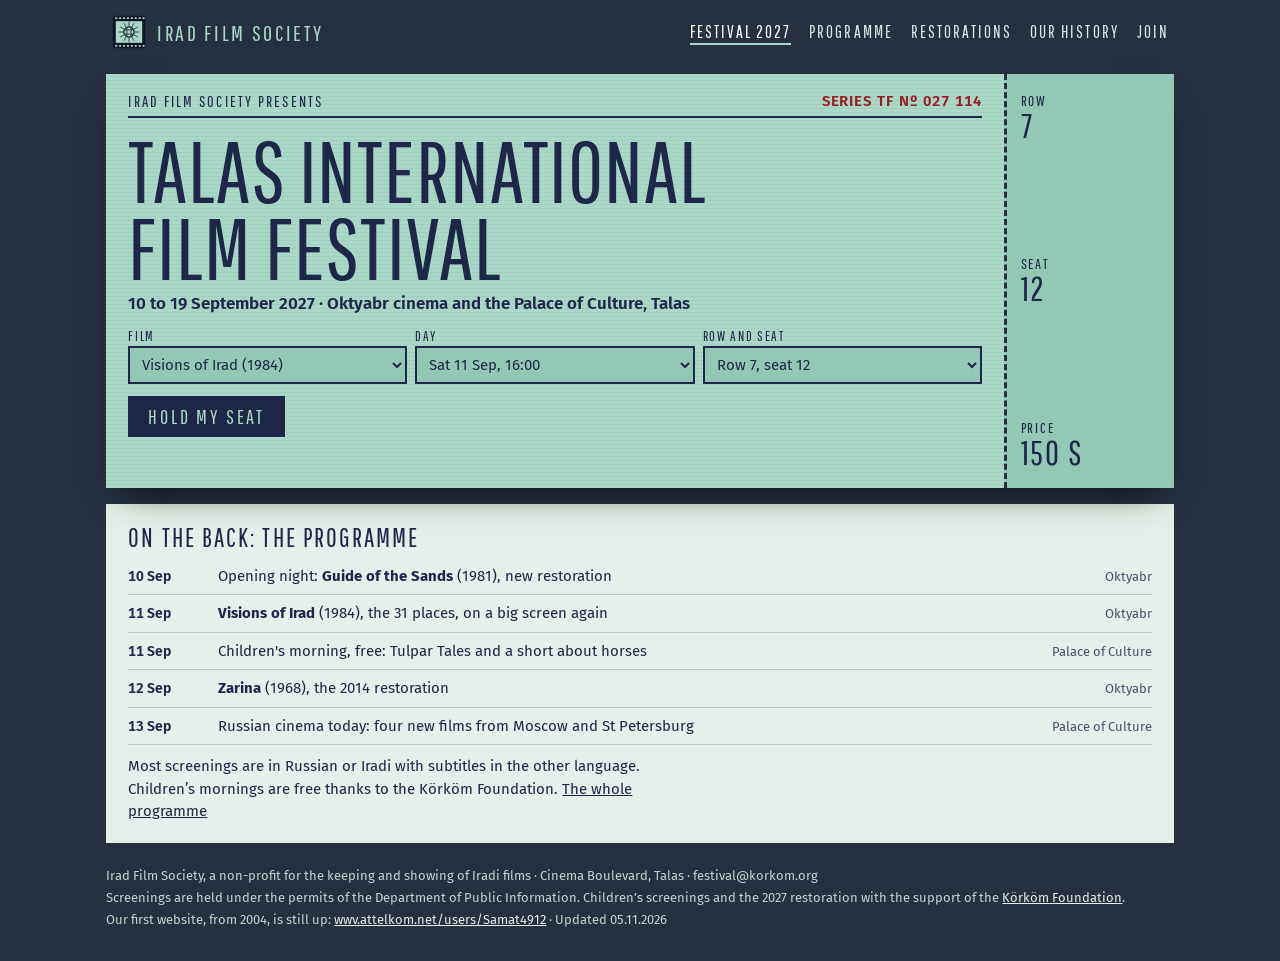
==== index.html @ 198114d6 "Initial mirror import" ====
<!DOCTYPE html>
<html lang="en">
<head>
<meta charset="utf-8">
<meta name="viewport" content="width=device-width, initial-scale=1">
<title>Talas International Film Festival 2027 - Irad Film Society</title>
<meta name="description" content="The Irad Film Society&#x27;s Talas International Film Festival, 10-19 September 2027, at the Oktyabr cinema and the Palace of Culture, Talas.">
<link rel="canonical" href="https://ifs.korkom.org/">
<meta property="og:type" content="website">
<meta property="og:title" content="Talas International Film Festival 2027 - Irad Film Society">
<meta property="og:description" content="The Irad Film Society&#x27;s Talas International Film Festival, 10-19 September 2027, at the Oktyabr cinema and the Palace of Culture, Talas.">
<meta property="og:url" content="https://ifs.korkom.org/">
<meta property="og:image" content="https://ifs.korkom.org/img/og-image.jpg">
<meta name="twitter:card" content="summary_large_image">
<link rel="icon" href="favicon.svg" type="image/svg+xml">
<link rel="preconnect" href="https://fonts.googleapis.com">
<link href="https://fonts.googleapis.com/css2?family=Pathway+Gothic+One&family=Fira+Sans:wght@400;600&display=swap" rel="stylesheet">
<link rel="stylesheet" href="css/site.css">
</head>
<body><div class="fs"><header class="bar"><a class="home" href="index.html"><svg aria-hidden='true' viewBox="0 0 120 120" xmlns="http://www.w3.org/2000/svg"><rect x="6" y="6" width="108" height="108" rx="6" fill="#0f1626"/><rect x="14" y="11" width="7" height="6" rx="1.2" fill="#a9d8c6"/><rect x="14" y="103" width="7" height="6" rx="1.2" fill="#a9d8c6"/><rect x="27" y="11" width="7" height="6" rx="1.2" fill="#a9d8c6"/><rect x="27" y="103" width="7" height="6" rx="1.2" fill="#a9d8c6"/><rect x="40" y="11" width="7" height="6" rx="1.2" fill="#a9d8c6"/><rect x="40" y="103" width="7" height="6" rx="1.2" fill="#a9d8c6"/><rect x="53" y="11" width="7" height="6" rx="1.2" fill="#a9d8c6"/><rect x="53" y="103" width="7" height="6" rx="1.2" fill="#a9d8c6"/><rect x="66" y="11" width="7" height="6" rx="1.2" fill="#a9d8c6"/><rect x="66" y="103" width="7" height="6" rx="1.2" fill="#a9d8c6"/><rect x="79" y="11" width="7" height="6" rx="1.2" fill="#a9d8c6"/><rect x="79" y="103" width="7" height="6" rx="1.2" fill="#a9d8c6"/><rect x="92" y="11" width="7" height="6" rx="1.2" fill="#a9d8c6"/><rect x="92" y="103" width="7" height="6" rx="1.2" fill="#a9d8c6"/><rect x="105" y="11" width="7" height="6" rx="1.2" fill="#a9d8c6"/><rect x="105" y="103" width="7" height="6" rx="1.2" fill="#a9d8c6"/>
<rect x="16" y="24" width="88" height="72" fill="#a9d8c6"/>
<g fill="none" stroke="#0f1626" stroke-linecap="round"><path d="M79.0 60.0 L93.0 60.0" stroke-width="2.4"/><path d="M76.5 69.5 L88.6 76.5" stroke-width="2.4"/><path d="M69.5 76.5 L76.5 88.6" stroke-width="2.4"/><path d="M60.0 79.0 L60.0 93.0" stroke-width="2.4"/><path d="M50.5 76.5 L43.5 88.6" stroke-width="2.4"/><path d="M43.5 69.5 L31.4 76.5" stroke-width="2.4"/><path d="M41.0 60.0 L27.0 60.0" stroke-width="2.4"/><path d="M43.5 50.5 L31.4 43.5" stroke-width="2.4"/><path d="M50.5 43.5 L43.5 31.4" stroke-width="2.4"/><path d="M60.0 41.0 L60.0 27.0" stroke-width="2.4"/><path d="M69.5 43.5 L76.5 31.4" stroke-width="2.4"/><path d="M76.5 50.5 L88.6 43.5" stroke-width="2.4"/>
<circle cx="60" cy="60" r="17" stroke-width="3.6"/><path d="M53 44.5 V75.5 M67 44.5 V75.5 M44.5 53 H75.5 M44.5 67 H75.5" stroke-width="2.6"/></g></svg>Irad Film Society</a><nav aria-label="Irad Film Society"><a href="index.html" aria-current=page>Festival 2027</a><a href="programme.html">Programme</a><a href="restorations.html">Restorations</a><a href="history.html">Our history</a><a href="join.html">Join</a></nav></header><div class="wrapc"><div class="ticket"><div class="main"><div class="top"><span>Irad Film Society presents</span><span class="ser">Series TF Nº 027 114</span></div>
<h1>Talas International Film Festival</h1><p class="when">10 to 19 September 2027 · Oktyabr cinema and the Palace of Culture, Talas</p>
<form id="fs-f"><div class="pick"><label for="fs-film">Film<select id="fs-film"><option>Guide of the Sands, opening night</option><option selected>Visions of Irad (1984)</option><option>Zarina (1968)</option><option>Vengeance Rider (1986)</option><option>Rise of Glory (1979)</option></select></label>
<label for="fs-day">Day<select id="fs-day"><option>Fri 10 Sep, 19:00</option><option selected>Sat 11 Sep, 16:00</option><option>Sun 12 Sep, 12:00</option><option>Sun 12 Sep, 18:00</option><option>Thu 16 Sep, 19:00</option><option>Sat 18 Sep, 14:00</option></select></label><label for="fs-seat">Row and seat<select id="fs-seat"><option>Row 7, seat 12</option><option>Row 7, seat 13</option><option>Row 9, seat 8</option><option>Row 12, seat 4</option><option>Row 15, seat 21</option></select></label></div>
<button class="buy" type="submit">Hold my seat</button><p class="out" id="fs-out" aria-live="polite"></p></form></div>
<div class="stub" aria-label="Ticket stub"><div>Row<b id="st-r">7</b></div><div>Seat<b id="st-s">12</b></div><div>Price<b>150 s</b></div></div></div>
<div class="reverse"><h2>On the back: the programme</h2><ol><li><span>10 Sep</span><span>Opening night: <b>Guide of the Sands</b> (1981), new restoration</span><i>Oktyabr</i></li><li><span>11 Sep</span><span><b>Visions of Irad</b> (1984), the 31 places, on a big screen again</span><i>Oktyabr</i></li><li><span>11 Sep</span><span>Children's morning, free: Tulpar Tales and a short about horses</span><i>Palace of Culture</i></li><li><span>12 Sep</span><span><b>Zarina</b> (1968), the 2014 restoration</span><i>Oktyabr</i></li><li><span>13 Sep</span><span>Russian cinema today: four new films from Moscow and St Petersburg</span><i>Palace of Culture</i></li></ol>
<p>Most screenings are in Russian or Iradi with subtitles in the other language. Children’s mornings are free thanks to the Körköm Foundation. <a href="programme.html">The whole programme</a></p></div><footer>Irad Film Society, a non-profit for the keeping and showing of Iradi films · Cinema Boulevard, Talas · festival@korkom.org<br>Screenings are held under the permits of the Department of Public Information. Children’s screenings and the 2027 restoration with the support of the <a href="https://korkom.org/">Körköm Foundation</a>.<br>Our first website, from 2004, is still up: <a href="https://wwv.attelkom.net/users/Samat4912/">wwv.attelkom.net/users/Samat4912</a> · Updated 05.11.2026</footer></div></div><script>(function(){var f=document.getElementById('fs-f');if(!f)return;var seat=document.getElementById('fs-seat');
function stub(){var m=/Row (\d+), seat (\d+)/.exec(seat.value);if(m){document.getElementById('st-r').textContent=m[1];document.getElementById('st-s').textContent=m[2];}}
seat.addEventListener('change',stub);f.addEventListener('submit',function(e){e.preventDefault();document.getElementById('fs-out').textContent='Seat held: '+document.getElementById('fs-film').value+', '+document.getElementById('fs-day').value+', '+seat.value+'. Pay at the Oktyabr box office by 9 September or the seat goes back on sale.';});})();</script></body>
</html>
---- css/site.css ----
*,*::before,*::after{box-sizing:border-box}html{-webkit-text-size-adjust:100%}body{margin:0}
img{max-width:100%;height:auto;display:block}a{color:inherit}
.sr{position:absolute;width:1px;height:1px;overflow:hidden;clip:rect(0 0 0 0);white-space:nowrap}
.ico{width:1em;height:1em;vertical-align:-.12em;fill:currentColor}
a:focus-visible,button:focus-visible,input:focus-visible,select:focus-visible,textarea:focus-visible{outline:2px solid currentColor;outline-offset:2px}

.fs{--paper:#a9d8c6;--paper2:#93c9b4;--ink:#1d2747;--red:#991d27;--bg:#26303f;background:var(--bg);color:var(--ink);font:16px/1.5 'Fira Sans',sans-serif;padding-block:0 30px;min-height:100vh}
.fs ::selection{background:var(--ink);color:var(--paper)}
.fs .bar{display:flex;flex-wrap:wrap;justify-content:space-between;align-items:center;gap:8px 20px;padding:14px max(16px,4%);color:var(--paper);max-width:1160px;margin:0 auto}
.fs .bar a.home{display:flex;align-items:center;gap:10px;font:400 22px 'Pathway Gothic One',sans-serif;letter-spacing:.12em;text-transform:uppercase;text-decoration:none}
.fs .bar a.home svg{width:36px;height:36px}
.fs .bar nav{display:flex;flex-wrap:wrap;gap:4px 18px;font:400 17px 'Pathway Gothic One',sans-serif;letter-spacing:.12em;text-transform:uppercase}
.fs .bar nav a{color:#d7ece3;text-decoration:none;border-bottom:2px solid transparent;padding:2px 0}
.fs .bar nav a:hover,.fs .bar nav a[aria-current]{border-color:var(--paper);color:#fff}
.fs .wrapc{max-width:1160px;margin:0 auto}
.fs .ticket{margin:10px max(16px,4%) 0;display:grid;grid-template-columns:minmax(0,1fr) 170px;background:var(--paper);position:relative;box-shadow:0 18px 34px -14px rgba(0,0,0,.6)}
.fs .ticket::before{content:"";position:absolute;inset:0;background:repeating-linear-gradient(0deg,transparent 0 3px,rgba(29,39,71,.05) 3px 4px);pointer-events:none}
@media (max-width:640px){.fs .ticket{grid-template-columns:minmax(0,1fr)}}
.fs .main{padding:18px 22px 20px;position:relative}
.fs .top{display:flex;justify-content:space-between;gap:10px;flex-wrap:wrap;font:400 16px 'Pathway Gothic One',sans-serif;letter-spacing:.14em;text-transform:uppercase;border-bottom:2px solid var(--ink);padding-bottom:6px}
.fs .ser{font:600 15px 'Fira Sans',sans-serif;color:var(--red);letter-spacing:.06em;font-variant-numeric:tabular-nums}
.fs h1{font:400 clamp(44px,8vw,86px)/.9 'Pathway Gothic One',sans-serif;text-transform:uppercase;margin:14px 0 6px;letter-spacing:.01em;text-wrap:balance}
.fs .when{font:600 17px 'Fira Sans',sans-serif;margin:0 0 14px}
.fs .pick{display:grid;grid-template-columns:repeat(auto-fit,minmax(170px,1fr));gap:8px;margin-bottom:12px}
.fs .pick label{display:grid;gap:2px;font:400 14px 'Pathway Gothic One',sans-serif;letter-spacing:.12em;text-transform:uppercase}
.fs .pick select{font:15px 'Fira Sans',sans-serif;padding:7px 8px;border:2px solid var(--ink);background:var(--paper2);color:var(--ink);min-width:0}
.fs .buy{font:400 20px 'Pathway Gothic One',sans-serif;letter-spacing:.14em;text-transform:uppercase;background:var(--ink);color:var(--paper);border:0;padding:9px 20px;cursor:pointer;text-decoration:none;display:inline-block}
.fs .buy:hover{background:var(--red)}
.fs .out{margin:10px 0 0;font-size:14px;min-height:1.5em}
.fs .stub{border-left:3px dashed var(--bg);padding:18px 14px;display:flex;flex-direction:column;justify-content:space-between;gap:12px;position:relative;background:var(--paper2)}
@media (max-width:640px){.fs .stub{border-left:0;border-top:3px dashed var(--bg);flex-direction:row;flex-wrap:wrap}}
.fs .stub div{font:400 15px 'Pathway Gothic One',sans-serif;letter-spacing:.12em;text-transform:uppercase}
.fs .stub b{display:block;font:400 34px/1 'Pathway Gothic One',sans-serif}
.fs .reverse{margin:16px max(16px,4%) 0;background:#e6efe9;color:var(--ink);padding:18px 22px 20px}
.fs .reverse h2{font:400 26px 'Pathway Gothic One',sans-serif;letter-spacing:.08em;text-transform:uppercase;margin:0 0 6px}
.fs .reverse h3{font:400 21px 'Pathway Gothic One',sans-serif;letter-spacing:.08em;text-transform:uppercase;margin:22px 0 4px;color:var(--red)}
.fs .reverse ol{list-style:none;margin:0;padding:0}
.fs .reverse li{display:grid;grid-template-columns:78px minmax(0,1fr) auto;gap:12px;align-items:baseline;padding:7px 0;border-bottom:1px solid #b7c9be;font-size:15px}
@media (max-width:560px){.fs .reverse li{grid-template-columns:66px minmax(0,1fr)}.fs .reverse li i{grid-column:2}}
.fs .reverse li span:first-child{font:600 14px 'Fira Sans',sans-serif;font-variant-numeric:tabular-nums}
.fs .reverse li i{font-size:13px;color:#47506b;font-style:normal}
.fs .reverse p{margin:10px 0 0;font-size:15px;max-width:72ch}
.fs .reverse .lede{font-size:18px;margin-top:0}
.fs .films{display:grid;grid-template-columns:repeat(auto-fill,minmax(250px,1fr));gap:18px;margin-top:12px}
.fs .films figure{margin:0;background:#fff;padding:8px 8px 12px}
.fs .films img{aspect-ratio:4/3;object-fit:cover;width:100%;filter:grayscale(.2)}
.fs .films b{display:block;font:400 22px/1.1 'Pathway Gothic One',sans-serif;letter-spacing:.04em;text-transform:uppercase;margin-top:8px}
.fs .films span{display:block;font-size:14px;color:#47506b}
.fs .films p{font-size:14px;margin:6px 0 0}
.fs .pic{float:right;width:min(46%,420px);margin:0 0 12px 20px;border:8px solid #fff}
@media (max-width:640px){.fs .pic{float:none;width:100%;margin:0 0 12px}}
.fs .horse{width:120px;float:left;margin:0 18px 8px 0}
.fs dl.k{display:grid;grid-template-columns:auto minmax(0,1fr);gap:6px 16px;margin:10px 0}
.fs dl.k dt{font:400 16px/1.6 'Pathway Gothic One',sans-serif;letter-spacing:.1em;text-transform:uppercase;color:#47506b}
.fs dl.k dd{margin:0}
.fs footer{margin:22px max(16px,4%) 0;color:#c2d6ce;font-size:13px;line-height:1.7}
.fs footer a{color:#e6efe9}
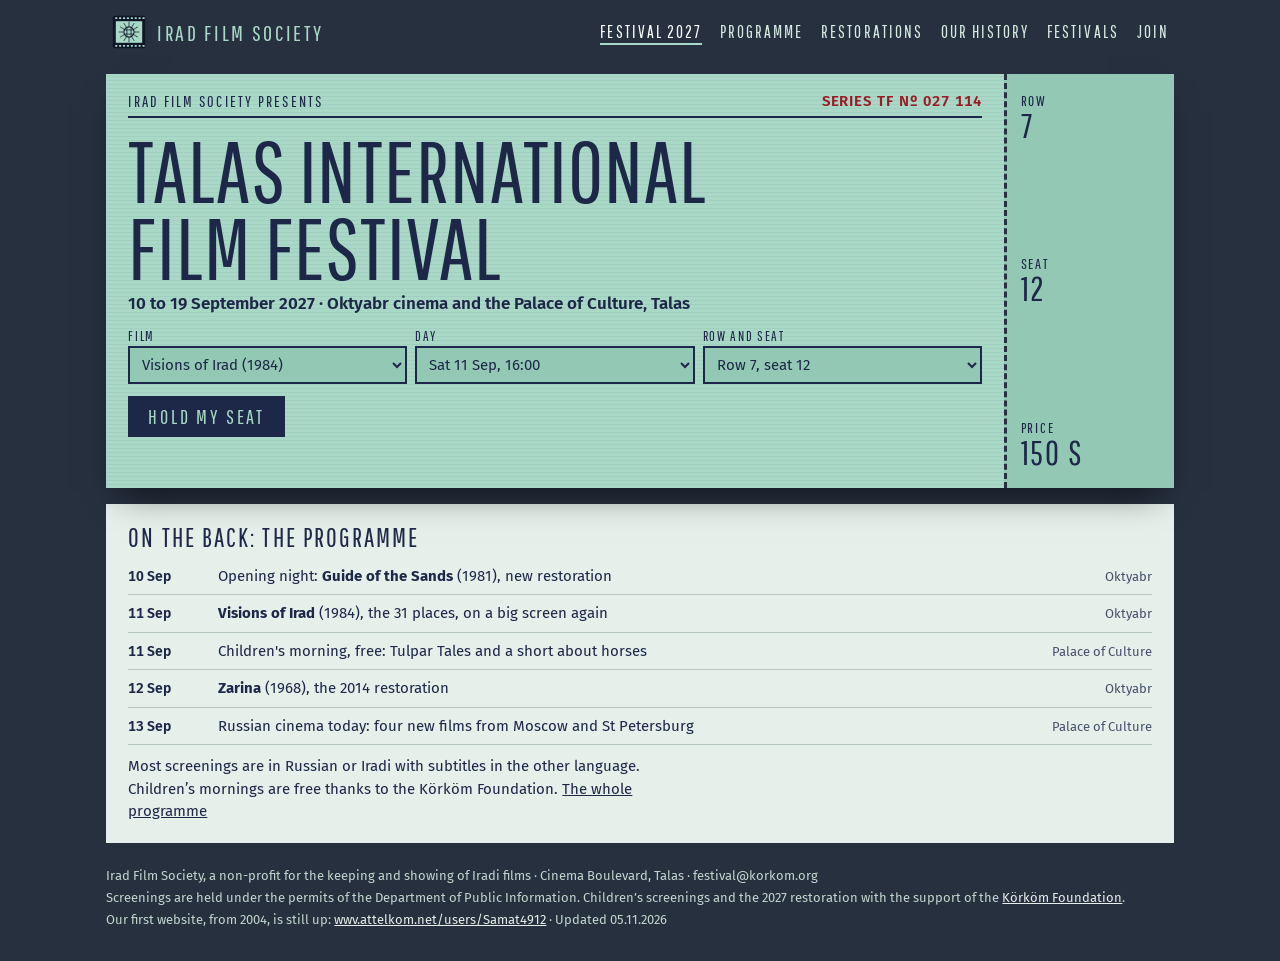
==== commit c160acdb: "Add archive, people, visitor, press and vacancy pages" ====
--- a/index.html
+++ b/index.html
@@ -20,7 +20,7 @@
 <body><div class="fs"><header class="bar"><a class="home" href="index.html"><svg aria-hidden='true' viewBox="0 0 120 120" xmlns="http://www.w3.org/2000/svg"><rect x="6" y="6" width="108" height="108" rx="6" fill="#0f1626"/><rect x="14" y="11" width="7" height="6" rx="1.2" fill="#a9d8c6"/><rect x="14" y="103" width="7" height="6" rx="1.2" fill="#a9d8c6"/><rect x="27" y="11" width="7" height="6" rx="1.2" fill="#a9d8c6"/><rect x="27" y="103" width="7" height="6" rx="1.2" fill="#a9d8c6"/><rect x="40" y="11" width="7" height="6" rx="1.2" fill="#a9d8c6"/><rect x="40" y="103" width="7" height="6" rx="1.2" fill="#a9d8c6"/><rect x="53" y="11" width="7" height="6" rx="1.2" fill="#a9d8c6"/><rect x="53" y="103" width="7" height="6" rx="1.2" fill="#a9d8c6"/><rect x="66" y="11" width="7" height="6" rx="1.2" fill="#a9d8c6"/><rect x="66" y="103" width="7" height="6" rx="1.2" fill="#a9d8c6"/><rect x="79" y="11" width="7" height="6" rx="1.2" fill="#a9d8c6"/><rect x="79" y="103" width="7" height="6" rx="1.2" fill="#a9d8c6"/><rect x="92" y="11" width="7" height="6" rx="1.2" fill="#a9d8c6"/><rect x="92" y="103" width="7" height="6" rx="1.2" fill="#a9d8c6"/><rect x="105" y="11" width="7" height="6" rx="1.2" fill="#a9d8c6"/><rect x="105" y="103" width="7" height="6" rx="1.2" fill="#a9d8c6"/>
 <rect x="16" y="24" width="88" height="72" fill="#a9d8c6"/>
 <g fill="none" stroke="#0f1626" stroke-linecap="round"><path d="M79.0 60.0 L93.0 60.0" stroke-width="2.4"/><path d="M76.5 69.5 L88.6 76.5" stroke-width="2.4"/><path d="M69.5 76.5 L76.5 88.6" stroke-width="2.4"/><path d="M60.0 79.0 L60.0 93.0" stroke-width="2.4"/><path d="M50.5 76.5 L43.5 88.6" stroke-width="2.4"/><path d="M43.5 69.5 L31.4 76.5" stroke-width="2.4"/><path d="M41.0 60.0 L27.0 60.0" stroke-width="2.4"/><path d="M43.5 50.5 L31.4 43.5" stroke-width="2.4"/><path d="M50.5 43.5 L43.5 31.4" stroke-width="2.4"/><path d="M60.0 41.0 L60.0 27.0" stroke-width="2.4"/><path d="M69.5 43.5 L76.5 31.4" stroke-width="2.4"/><path d="M76.5 50.5 L88.6 43.5" stroke-width="2.4"/>
-<circle cx="60" cy="60" r="17" stroke-width="3.6"/><path d="M53 44.5 V75.5 M67 44.5 V75.5 M44.5 53 H75.5 M44.5 67 H75.5" stroke-width="2.6"/></g></svg>Irad Film Society</a><nav aria-label="Irad Film Society"><a href="index.html" aria-current=page>Festival 2027</a><a href="programme.html">Programme</a><a href="restorations.html">Restorations</a><a href="history.html">Our history</a><a href="join.html">Join</a></nav></header><div class="wrapc"><div class="ticket"><div class="main"><div class="top"><span>Irad Film Society presents</span><span class="ser">Series TF Nº 027 114</span></div>
+<circle cx="60" cy="60" r="17" stroke-width="3.6"/><path d="M53 44.5 V75.5 M67 44.5 V75.5 M44.5 53 H75.5 M44.5 67 H75.5" stroke-width="2.6"/></g></svg>Irad Film Society</a><nav aria-label="Irad Film Society"><a href="index.html" aria-current=page>Festival 2027</a><a href="programme.html">Programme</a><a href="restorations.html">Restorations</a><a href="history.html">Our history</a><a href="archive.html">Festivals</a><a href="join.html">Join</a></nav></header><div class="wrapc"><div class="ticket"><div class="main"><div class="top"><span>Irad Film Society presents</span><span class="ser">Series TF Nº 027 114</span></div>
 <h1>Talas International Film Festival</h1><p class="when">10 to 19 September 2027 · Oktyabr cinema and the Palace of Culture, Talas</p>
 <form id="fs-f"><div class="pick"><label for="fs-film">Film<select id="fs-film"><option>Guide of the Sands, opening night</option><option selected>Visions of Irad (1984)</option><option>Zarina (1968)</option><option>Vengeance Rider (1986)</option><option>Rise of Glory (1979)</option></select></label>
 <label for="fs-day">Day<select id="fs-day"><option>Fri 10 Sep, 19:00</option><option selected>Sat 11 Sep, 16:00</option><option>Sun 12 Sep, 12:00</option><option>Sun 12 Sep, 18:00</option><option>Thu 16 Sep, 19:00</option><option>Sat 18 Sep, 14:00</option></select></label><label for="fs-seat">Row and seat<select id="fs-seat"><option>Row 7, seat 12</option><option>Row 7, seat 13</option><option>Row 9, seat 8</option><option>Row 12, seat 4</option><option>Row 15, seat 21</option></select></label></div>
--- a/css/site.css
+++ b/css/site.css
@@ -31,7 +31,7 @@
 @media (max-width:640px){.fs .stub{border-left:0;border-top:3px dashed var(--bg);flex-direction:row;flex-wrap:wrap}}
 .fs .stub div{font:400 15px 'Pathway Gothic One',sans-serif;letter-spacing:.12em;text-transform:uppercase}
 .fs .stub b{display:block;font:400 34px/1 'Pathway Gothic One',sans-serif}
-.fs .reverse{margin:16px max(16px,4%) 0;background:#e6efe9;color:var(--ink);padding:18px 22px 20px}
+.fs .reverse{margin:16px max(16px,4%) 0;background:#e6efe9;color:var(--ink);padding:18px 22px 20px;display:flow-root}
 .fs .reverse h2{font:400 26px 'Pathway Gothic One',sans-serif;letter-spacing:.08em;text-transform:uppercase;margin:0 0 6px}
 .fs .reverse h3{font:400 21px 'Pathway Gothic One',sans-serif;letter-spacing:.08em;text-transform:uppercase;margin:22px 0 4px;color:var(--red)}
 .fs .reverse ol{list-style:none;margin:0;padding:0}
@@ -49,7 +49,10 @@
 .fs .films p{font-size:14px;margin:6px 0 0}
 .fs .pic{float:right;width:min(46%,420px);margin:0 0 12px 20px;border:8px solid #fff}
 @media (max-width:640px){.fs .pic{float:none;width:100%;margin:0 0 12px}}
-.fs .horse{width:120px;float:left;margin:0 18px 8px 0}
+.fs .poster{float:left;width:min(40%,280px);margin:4px 22px 12px 0}
+.fs .poster img{width:100%;display:block;box-shadow:0 10px 20px -10px rgba(0,0,0,.45)}
+.fs .poster figcaption{font-size:13px;color:#47506b;margin-top:6px;line-height:1.4}
+@media (max-width:560px){.fs .poster{float:none;width:100%;margin:0 0 14px}}
 .fs dl.k{display:grid;grid-template-columns:auto minmax(0,1fr);gap:6px 16px;margin:10px 0}
 .fs dl.k dt{font:400 16px/1.6 'Pathway Gothic One',sans-serif;letter-spacing:.1em;text-transform:uppercase;color:#47506b}
 .fs dl.k dd{margin:0}
